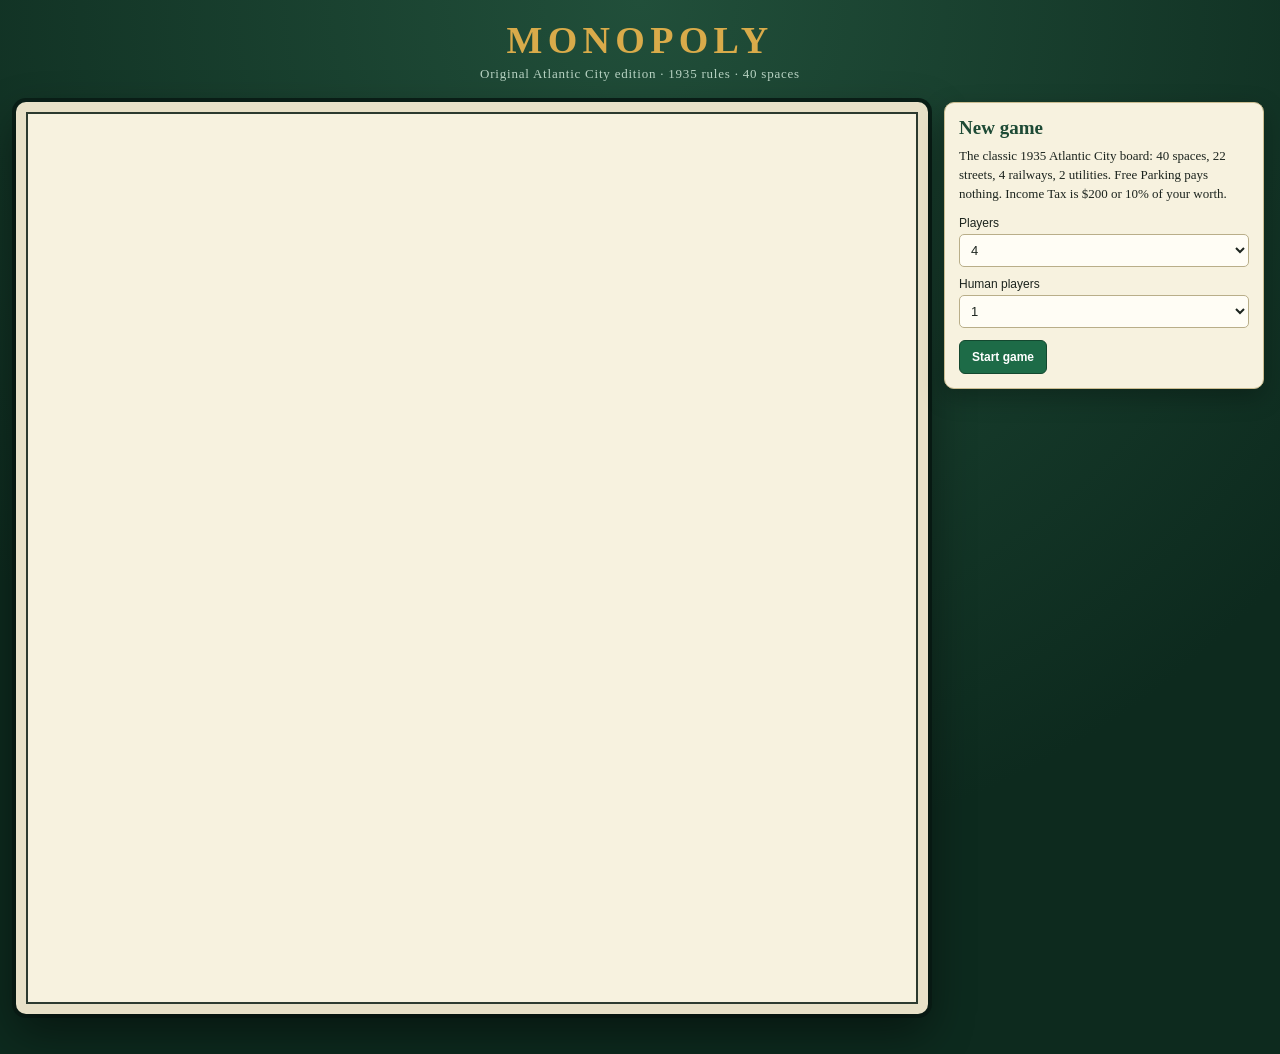
==== index.html @ 53d45e34 "Add classic Monopoly browser game" ====
<!doctype html>
<html lang="en">
<head>
<meta charset="utf-8">
<meta name="viewport" content="width=device-width,initial-scale=1">
<title>Monopoly — Original Atlantic City Edition</title>
<style>
  :root{--ink:#1c241e;--paper:#f7f2df;--green:#12412f;--gold:#d9ab4a}
  *{box-sizing:border-box}
  body{margin:0;background:radial-gradient(circle at 50% 0,#214f3a,#0d2a1e 70%);color:#f4f1e6;font-family:Georgia,'Times New Roman',serif;min-height:100vh}
  header{text-align:center;padding:18px 12px 8px}
  header h1{margin:0;font-size:clamp(24px,4vw,38px);letter-spacing:.14em;color:var(--gold);text-transform:uppercase}
  header p{margin:4px 0 0;font-size:13px;color:#b9d4c4;letter-spacing:.06em}
  .layout{display:grid;grid-template-columns:minmax(0,1fr) 320px;gap:16px;max-width:1380px;margin:0 auto;padding:12px 16px 40px;align-items:start}
  .board-wrap{background:#e8e1c8;padding:10px;border-radius:10px;box-shadow:0 18px 45px #0007,0 0 0 4px #0a2018}
  .board{display:grid;grid-template-columns:repeat(11,1fr);grid-template-rows:repeat(11,1fr);width:100%;aspect-ratio:1;background:var(--paper);border:2px solid #2c3a2f;position:relative;overflow:hidden}
  .tile{position:relative;background:#fbf8ea;border:.5px solid #0002;overflow:hidden;padding:3px 2px;display:flex;flex-direction:column;align-items:center;justify-content:flex-end;text-align:center;color:var(--ink);font-family:Arial,Helvetica,sans-serif;line-height:1.05;min-width:0;min-height:0}
  .tile.corner{background:#f0e9cf;justify-content:center;gap:3px}
  .tile .bar{position:absolute;background:#888;z-index:0}
  .bar-bottom .bar{bottom:0;left:0;right:0;height:22%}
  .bar-top .bar{top:0;left:0;right:0;height:22%}
  .bar-left .bar{left:0;top:0;bottom:0;width:22%}
  .bar-right .bar{right:0;top:0;bottom:0;width:22%}
  .tile .nm{position:relative;z-index:1;font-size:clamp(5px,.72vw,10px);font-weight:700;letter-spacing:-.02em;margin-bottom:2px;word-break:break-word}
  .tile .pr,.tile .sub{position:relative;z-index:1;font-size:clamp(5px,.62vw,9px);color:#3d463d}
  .tile .icon{font-size:clamp(12px,1.6vw,24px);line-height:1;z-index:1}
  .tile .arrow{font-size:clamp(12px,1.6vw,22px);color:#b3372d;transform:rotate(90deg);z-index:1}
  .tile.mortgaged{opacity:.55}
  .tile.mortgaged::after{content:'MORTGAGED';position:absolute;inset:0;display:grid;place-items:center;font-size:7px;font-weight:800;color:#a22;background:#fff9;z-index:3}
  .owner-dot{position:absolute;top:2px;left:50%;transform:translateX(-50%);width:9px;height:9px;border-radius:50%;border:1px solid #0008;z-index:2}
  .houses{position:absolute;bottom:2px;right:2px;display:flex;gap:1px;z-index:2}
  .houses i{width:4px;height:7px;background:#2c8f4e;border:1px solid #14512a;display:block}
  .houses i.hotel{background:#c0392b;border-color:#7d2018;width:6px;height:9px}
  .tokens{position:absolute;inset:0;display:flex;flex-wrap:wrap;align-content:flex-start;justify-content:center;gap:0;z-index:4;pointer-events:none}
  .tk{font-size:clamp(9px,1.25vw,17px);line-height:1;text-shadow:0 1px 2px #fff,0 0 3px #fff;filter:drop-shadow(0 1px 1px #0006)}
  .center{grid-row:2/11;grid-column:2/11;background:#dcead6;border:3px double #8aa587;display:flex;flex-direction:column;align-items:center;justify-content:center;gap:8px;text-align:center;padding:8px;position:relative}
  .logo{font-size:clamp(18px,3vw,38px);font-weight:900;letter-spacing:.08em;color:#a93a2b;line-height:.95;text-shadow:1px 1px 0 #fff}
  .logo small{display:block;font-size:clamp(6px,.8vw,11px);letter-spacing:.35em;color:#2f6349;margin-top:5px}
  .msg{font-family:Arial,sans-serif;font-size:clamp(8px,1.05vw,14px);color:#244a37;min-height:2.4em;max-width:90%}
  .dice{font-size:clamp(26px,4.5vw,58px);display:flex;gap:12px;line-height:1;color:#162a20}
  .dice .rolling{animation:shake .12s infinite alternate}
  @keyframes shake{from{transform:rotate(-12deg) scale(.94)}to{transform:rotate(12deg) scale(1.05)}}
  .turn{font-family:Arial,sans-serif;font-size:clamp(8px,1vw,13px);font-weight:700;color:#173f2e}
  .hint{font-family:Arial,sans-serif;font-size:clamp(7px,.9vw,11px);color:#4a6b57}
  aside{display:flex;flex-direction:column;gap:12px}
  .card{display:none;background:#f7f2df;color:var(--ink);border-radius:10px;padding:14px;box-shadow:0 8px 24px #0004;border:1px solid #cbbd91}
  .card h2{margin:0 0 8px;font-size:19px;color:#1d4a35}
  .card h3{margin:0 0 8px;font-size:13px;letter-spacing:.1em;text-transform:uppercase;color:#6b5c35}
  .card p{font-size:13px;line-height:1.45;margin:0 0 10px}
  .opts{display:grid;gap:10px;margin:12px 0}
  label{font-family:Arial,sans-serif;font-size:12px;display:grid;gap:4px}
  select,input{font-family:Arial,sans-serif;font-size:13px;padding:7px;border:1px solid #b9ae89;border-radius:5px;background:#fffdf5;color:var(--ink);min-width:0}
  .btns{display:flex;flex-wrap:wrap;gap:7px}
  button{font-family:Arial,sans-serif;font-size:12px;font-weight:700;padding:9px 12px;border:1px solid #a99a71;border-radius:6px;background:#fffdf3;color:#23352a;cursor:pointer}
  button:hover:not(:disabled){background:#e9e2c6}
  button:disabled{opacity:.42;cursor:not-allowed}
  button.primary{background:#1d6b47;border-color:#13482f;color:#fff}
  button.primary:hover:not(:disabled){background:#238459}
  #players{display:grid;gap:6px}
  .p-row{display:flex;align-items:center;gap:8px;border:1px solid #d6cbab;border-radius:7px;padding:7px 8px;background:#fffdf4;font-family:Arial,sans-serif;font-size:12px}
  .p-row.active{border-color:#1d6b47;background:#e6f3e7;box-shadow:0 0 0 1px #1d6b47 inset}
  .p-row.bankrupt{opacity:.45;text-decoration:line-through}
  .p-row .sw{width:11px;height:11px;border-radius:3px;flex:none}
  .p-row .nm{font-weight:700}
  .p-row .meta{font-size:10px;color:#6a6f5f;display:block}
  .p-row .cash{margin-left:auto;font-weight:800;white-space:nowrap}
  #log{font-family:Arial,sans-serif;font-size:11px;line-height:1.42;max-height:220px;overflow:auto;display:grid;gap:3px;color:#3a4438}
  #log .hi{font-weight:700;color:#1c6746}
  .overlay{display:none;position:fixed;inset:0;background:#071a12c9;z-index:50;align-items:center;justify-content:center;padding:16px;backdrop-filter:blur(3px)}
  .overlay.show{display:flex}
  .dialog{width:min(520px,100%);max-height:90vh;overflow:auto;background:#fbf7e8;color:var(--ink);border:3px solid #bca66e;border-radius:10px;padding:20px;box-shadow:0 24px 60px #0009}
  .banner{font-size:19px;font-weight:800;color:#a93a2b;border-bottom:2px solid #d8c99a;padding-bottom:9px;margin-bottom:12px}
  .dialog p{font-family:Arial,sans-serif;font-size:14px;line-height:1.5}
  .grid2{display:grid;grid-template-columns:1fr 1fr;gap:10px;margin-bottom:14px}
  #winner{text-align:center}
  #winnerText{font-size:32px;color:var(--gold);margin:8px 0}
  #winnerSub{font-family:Arial,sans-serif;font-size:14px;color:#d7e7db;margin-bottom:18px}
  @media(max-width:950px){.layout{grid-template-columns:1fr}aside{display:grid;grid-template-columns:repeat(auto-fit,minmax(240px,1fr))}#log{max-height:160px}}
  @media(max-width:480px){.tile .nm{font-size:5px}.tile .pr,.tile .sub{font-size:5px}.board-wrap{padding:5px}.grid2{grid-template-columns:1fr}}
</style>
</head>
<body>
<header>
  <h1>Monopoly</h1>
  <p>Original Atlantic City edition · 1935 rules · 40 spaces</p>
</header>
<div class="layout">
  <div class="board-wrap"><div class="board" id="board"></div></div>
  <aside>
    <div class="card" id="setup" style="display:block"></div>
    <div class="card" id="gameCards" style="display:none"><h3>Now playing</h3><div id="players"></div></div>
    <div class="card" id="playersCard" style="display:none"><h3>Manage</h3><p style="font-size:12px">Use the Manage panel at the end of your turn to buy houses, mortgage property and trade.</p><button id="helpBtn" type="button">Classic rules</button></div>
    <div class="card" id="logCard" style="display:none"><h3>Game log</h3><div id="log"></div></div>
  </aside>
</div>
<div class="overlay" id="modal"></div>
<div class="overlay" id="winner"><div class="dialog"><div class="banner">Game over</div><div id="winnerText"></div><div id="winnerSub"></div><div class="btns"><button class="primary" onclick="location.reload()">Play again</button></div></div></div>
<script src="game.js"></script>
</body>
</html>
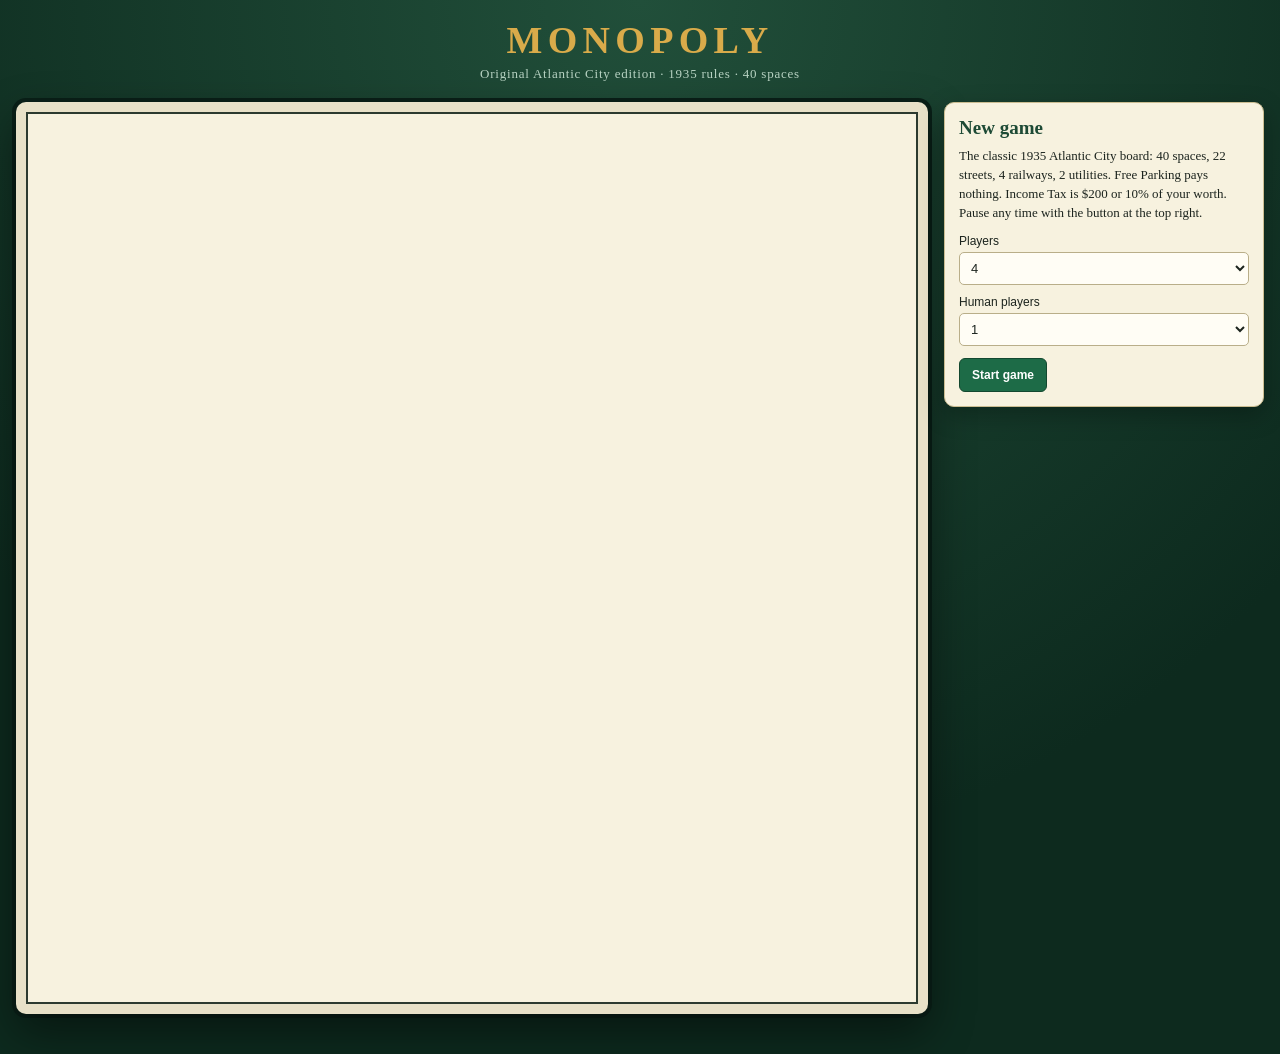
==== commit d7debc01: "Split game into index.html + game.js, add styles.css, add Vercel config" ====
--- a/index.html
+++ b/index.html
@@ -38,12 +38,18 @@
   .logo small{display:block;font-size:clamp(6px,.8vw,11px);letter-spacing:.35em;color:#2f6349;margin-top:5px}
   .msg{font-family:Arial,sans-serif;font-size:clamp(8px,1.05vw,14px);color:#244a37;min-height:2.4em;max-width:90%}
   .dice{font-size:clamp(26px,4.5vw,58px);display:flex;gap:12px;line-height:1;color:#162a20}
-  .dice .rolling{animation:shake .12s infinite alternate}
-  @keyframes shake{from{transform:rotate(-12deg) scale(.94)}to{transform:rotate(12deg) scale(1.05)}}
+  .dice span{display:inline-block;transition:transform .15s ease}
+  .dice .rolling{animation:shake .11s infinite alternate;filter:blur(.4px)}
+  .dice .revealed{animation:dicePop .5s cubic-bezier(.2,1.6,.4,1)}
+  @keyframes shake{from{transform:rotate(-16deg) scale(.9) translateY(-2px)}to{transform:rotate(16deg) scale(1.06) translateY(1px)}}
+  @keyframes dicePop{0%{transform:rotate(-18deg) scale(.6);opacity:.4}60%{transform:rotate(8deg) scale(1.12);opacity:1}100%{transform:rotate(0) scale(1)}}
+  #diceInfo{font-family:Arial,sans-serif;font-size:clamp(10px,1.2vw,15px);font-weight:700;color:#1d4a35;min-height:1.2em;padding:2px 10px;border-radius:99px;background:#ffffffb8;border:1px solid #b9cdb9;opacity:0;transition:opacity .2s}
+  #diceInfo:not(:empty){opacity:1}
   .turn{font-family:Arial,sans-serif;font-size:clamp(8px,1vw,13px);font-weight:700;color:#173f2e}
   .hint{font-family:Arial,sans-serif;font-size:clamp(7px,.9vw,11px);color:#4a6b57}
   aside{display:flex;flex-direction:column;gap:12px}
   .card{display:none;background:#f7f2df;color:var(--ink);border-radius:10px;padding:14px;box-shadow:0 8px 24px #0004;border:1px solid #cbbd91}
+  .card.show{display:block}
   .card h2{margin:0 0 8px;font-size:19px;color:#1d4a35}
   .card h3{margin:0 0 8px;font-size:13px;letter-spacing:.1em;text-transform:uppercase;color:#6b5c35}
   .card p{font-size:13px;line-height:1.45;margin:0 0 10px}
@@ -66,21 +72,25 @@
   .p-row .cash{margin-left:auto;font-weight:800;white-space:nowrap}
   #log{font-family:Arial,sans-serif;font-size:11px;line-height:1.42;max-height:220px;overflow:auto;display:grid;gap:3px;color:#3a4438}
   #log .hi{font-weight:700;color:#1c6746}
+  #panel .panel-title{font-size:15px;font-weight:800;color:#1d4a35;margin-bottom:4px}
+  #panel .panel-msg{font-family:Arial,sans-serif;font-size:12px;line-height:1.45;color:#3a4438;margin-bottom:10px}
+  #panel .opts{margin:0}
+  #panel .event{background:#fffdf0;border:1px dashed #bca66e;border-radius:7px;padding:10px;font-family:Georgia,serif;font-size:13px;line-height:1.45}
+  #panel .event b{display:block;color:#a93a2b;margin-bottom:4px}
+  #pauseBtn{float:right;background:#fffdf3}
   .overlay{display:none;position:fixed;inset:0;background:#071a12c9;z-index:50;align-items:center;justify-content:center;padding:16px;backdrop-filter:blur(3px)}
   .overlay.show{display:flex}
   .dialog{width:min(520px,100%);max-height:90vh;overflow:auto;background:#fbf7e8;color:var(--ink);border:3px solid #bca66e;border-radius:10px;padding:20px;box-shadow:0 24px 60px #0009}
   .banner{font-size:19px;font-weight:800;color:#a93a2b;border-bottom:2px solid #d8c99a;padding-bottom:9px;margin-bottom:12px}
   .dialog p{font-family:Arial,sans-serif;font-size:14px;line-height:1.5}
   .grid2{display:grid;grid-template-columns:1fr 1fr;gap:10px;margin-bottom:14px}
-  #winner{text-align:center}
-  #winnerText{font-size:32px;color:var(--gold);margin:8px 0}
-  #winnerSub{font-family:Arial,sans-serif;font-size:14px;color:#d7e7db;margin-bottom:18px}
   @media(max-width:950px){.layout{grid-template-columns:1fr}aside{display:grid;grid-template-columns:repeat(auto-fit,minmax(240px,1fr))}#log{max-height:160px}}
   @media(max-width:480px){.tile .nm{font-size:5px}.tile .pr,.tile .sub{font-size:5px}.board-wrap{padding:5px}.grid2{grid-template-columns:1fr}}
 </style>
 </head>
 <body>
 <header>
+  <button id="pauseBtn" type="button" style="display:none">⏸ Pause</button>
   <h1>Monopoly</h1>
   <p>Original Atlantic City edition · 1935 rules · 40 spaces</p>
 </header>
@@ -88,13 +98,20 @@
   <div class="board-wrap"><div class="board" id="board"></div></div>
   <aside>
     <div class="card" id="setup" style="display:block"></div>
+    <div class="card" id="panel"></div>
     <div class="card" id="gameCards" style="display:none"><h3>Now playing</h3><div id="players"></div></div>
     <div class="card" id="playersCard" style="display:none"><h3>Manage</h3><p style="font-size:12px">Use the Manage panel at the end of your turn to buy houses, mortgage property and trade.</p><button id="helpBtn" type="button">Classic rules</button></div>
     <div class="card" id="logCard" style="display:none"><h3>Game log</h3><div id="log"></div></div>
   </aside>
 </div>
-<div class="overlay" id="modal"></div>
-<div class="overlay" id="winner"><div class="dialog"><div class="banner">Game over</div><div id="winnerText"></div><div id="winnerSub"></div><div class="btns"><button class="primary" onclick="location.reload()">Play again</button></div></div></div>
+<div class="overlay" id="pauseOverlay"><div class="dialog">
+  <div class="banner">Game paused</div>
+  <p>Take your time. The board is right where you left it.</p>
+  <details id="rulesBox"><summary style="cursor:pointer;font-weight:700">Classic rules</summary>
+    <p style="font-size:12px">Roll two dice and move. Doubles earn another roll; three in a row sends you to Jail. Buy unowned property or send it to auction. Pay rent when you land on someone else's property. Complete a colour set to build houses and hotels. Pass GO to collect $200. Mortgages raise cash at half the price. Bankruptcy transfers your assets to your creditor; last player standing wins.</p>
+  </details>
+  <div class="btns" style="margin-top:14px"><button class="primary" id="pauseResumeBtn" type="button">Resume game</button><button id="pauseRestartBtn" type="button">New game</button></div>
+</div></div>
 <script src="game.js"></script>
 </body>
 </html>
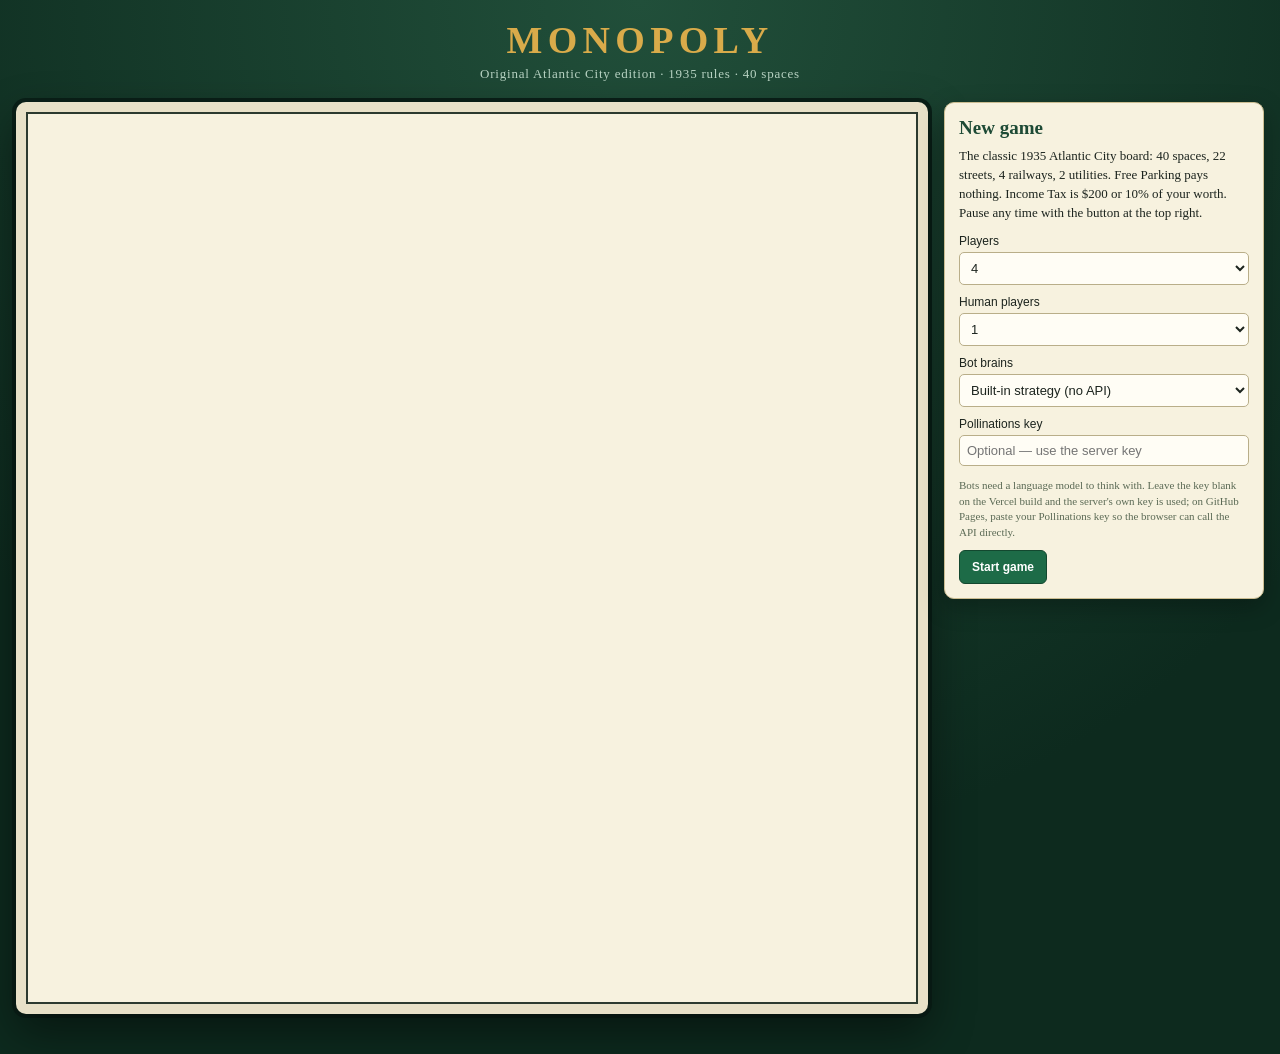
==== commit c7fff0b3: "Add AI bot players driven by Pollinations models - Bot brains: GLM 5.3 Flash, DeepSeek V4.1 Flash, G" ====
--- a/index.html
+++ b/index.html
@@ -72,7 +72,10 @@
   .p-row .cash{margin-left:auto;font-weight:800;white-space:nowrap}
   #log{font-family:Arial,sans-serif;font-size:11px;line-height:1.42;max-height:220px;overflow:auto;display:grid;gap:3px;color:#3a4438}
   #log .hi{font-weight:700;color:#1c6746}
-  #panel .panel-title{font-size:15px;font-weight:800;color:#1d4a35;margin-bottom:4px}
+  #panel .panel-title{font-size:15px;font-weight:800;color:#1d4a35;margin-bottom:4px}#panel .panel-title.thinking{display:inline-flex;align-items:center;gap:9px}
+  #panel .panel-title.thinking::before{content:'';width:13px;height:13px;flex:none;border:2px solid #1d6b47;border-top-color:transparent;border-radius:50%;animation:spin .7s linear infinite}
+  @keyframes spin{to{transform:rotate(360deg)}}
+  .p-row .cpu{font-size:10px;color:#5c6f60}
   #panel .panel-msg{font-family:Arial,sans-serif;font-size:12px;line-height:1.45;color:#3a4438;margin-bottom:10px}
   #panel .opts{margin:0}
   #panel .event{background:#fffdf0;border:1px dashed #bca66e;border-radius:7px;padding:10px;font-family:Georgia,serif;font-size:13px;line-height:1.45}
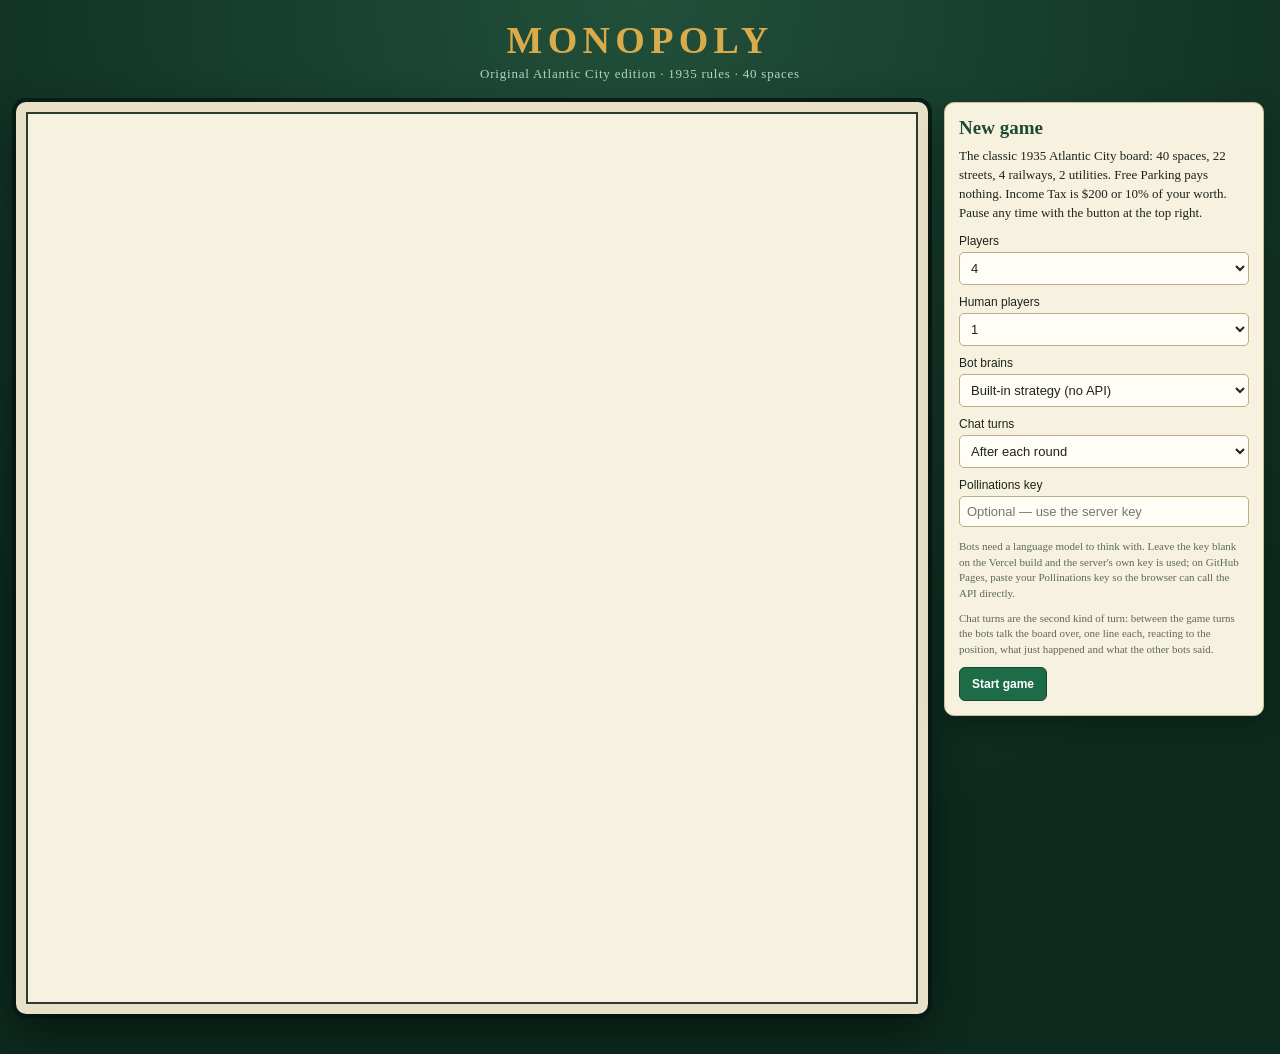
==== commit 9b4265f7: "Add chat turns: the bots talk the board over between game turns The game now plays two kinds of turn" ====
--- a/index.html
+++ b/index.html
@@ -72,6 +72,7 @@
   .p-row .cash{margin-left:auto;font-weight:800;white-space:nowrap}
   #log{font-family:Arial,sans-serif;font-size:11px;line-height:1.42;max-height:220px;overflow:auto;display:grid;gap:3px;color:#3a4438}
   #log .hi{font-weight:700;color:#1c6746}
+  #log .chat{font-style:italic;color:#4b3f63;border-left:2px solid #c0aede;padding-left:6px;margin-top:2px}
   #panel .panel-title{font-size:15px;font-weight:800;color:#1d4a35;margin-bottom:4px}#panel .panel-title.thinking{display:inline-flex;align-items:center;gap:9px}
   #panel .panel-title.thinking::before{content:'';width:13px;height:13px;flex:none;border:2px solid #1d6b47;border-top-color:transparent;border-radius:50%;animation:spin .7s linear infinite}
   @keyframes spin{to{transform:rotate(360deg)}}
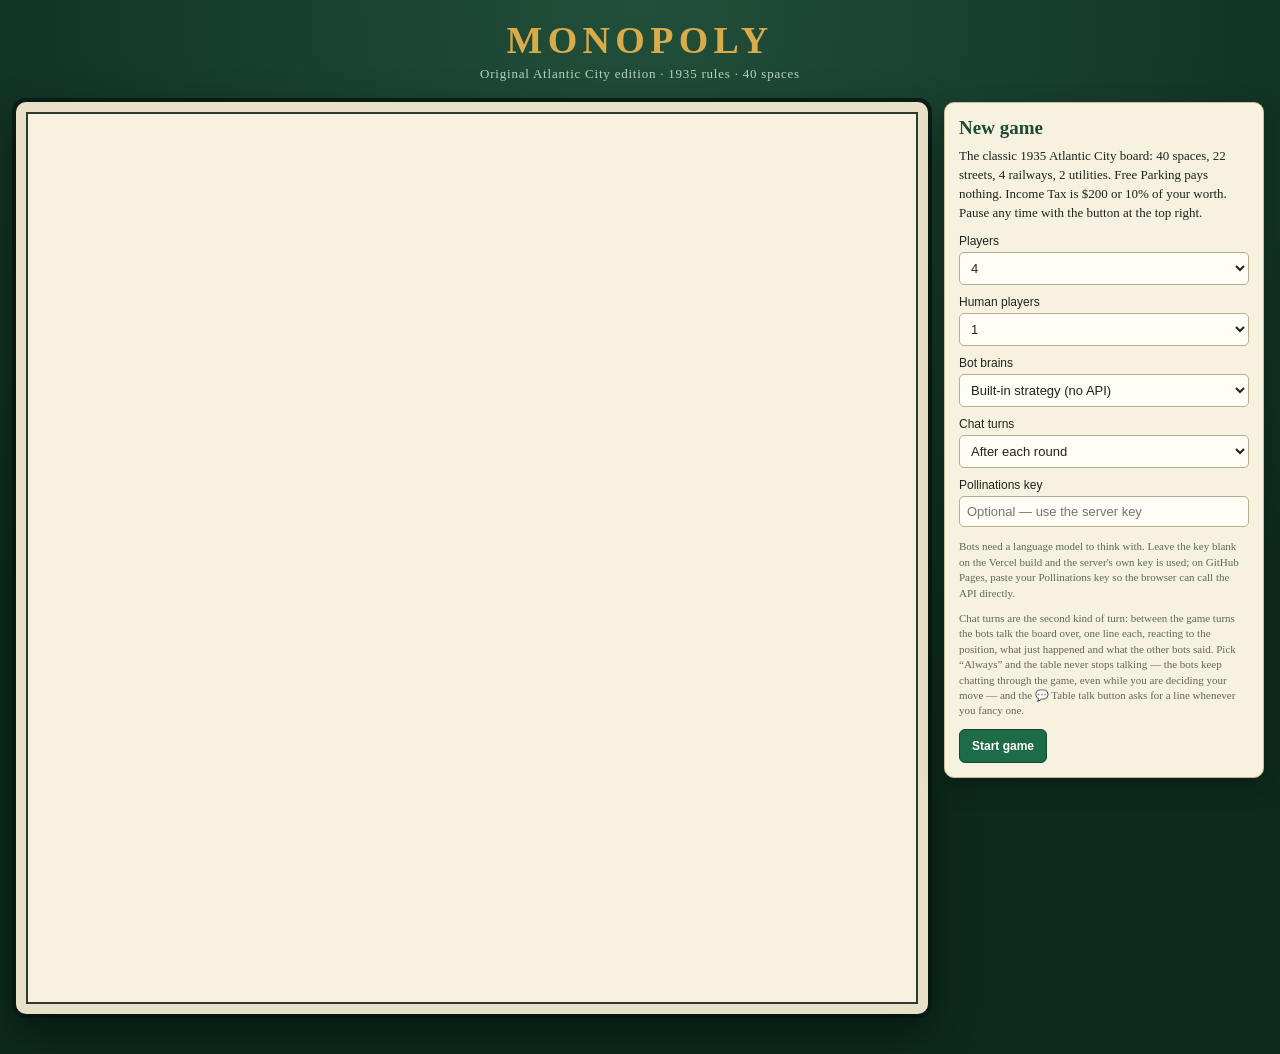
==== commit 7cb209ae: "Let the table keep talking: chat on your turn, on demand, in seat order" ====
--- a/index.html
+++ b/index.html
@@ -81,7 +81,8 @@
   #panel .opts{margin:0}
   #panel .event{background:#fffdf0;border:1px dashed #bca66e;border-radius:7px;padding:10px;font-family:Georgia,serif;font-size:13px;line-height:1.45}
   #panel .event b{display:block;color:#a93a2b;margin-bottom:4px}
-  #pauseBtn{float:right;background:#fffdf3}
+  #talkBtn{float:right;background:#fffdf3;margin-right:8px}
+  #pauseBtn{float:right;background:#fffdf3}  #pauseBtn{float:right;background:#fffdf3}
   .overlay{display:none;position:fixed;inset:0;background:#071a12c9;z-index:50;align-items:center;justify-content:center;padding:16px;backdrop-filter:blur(3px)}
   .overlay.show{display:flex}
   .dialog{width:min(520px,100%);max-height:90vh;overflow:auto;background:#fbf7e8;color:var(--ink);border:3px solid #bca66e;border-radius:10px;padding:20px;box-shadow:0 24px 60px #0009}
@@ -94,6 +95,7 @@
 </head>
 <body>
 <header>
+  <button id="talkBtn" type="button" style="display:none">💬 Table talk</button>
   <button id="pauseBtn" type="button" style="display:none">⏸ Pause</button>
   <h1>Monopoly</h1>
   <p>Original Atlantic City edition · 1935 rules · 40 spaces</p>
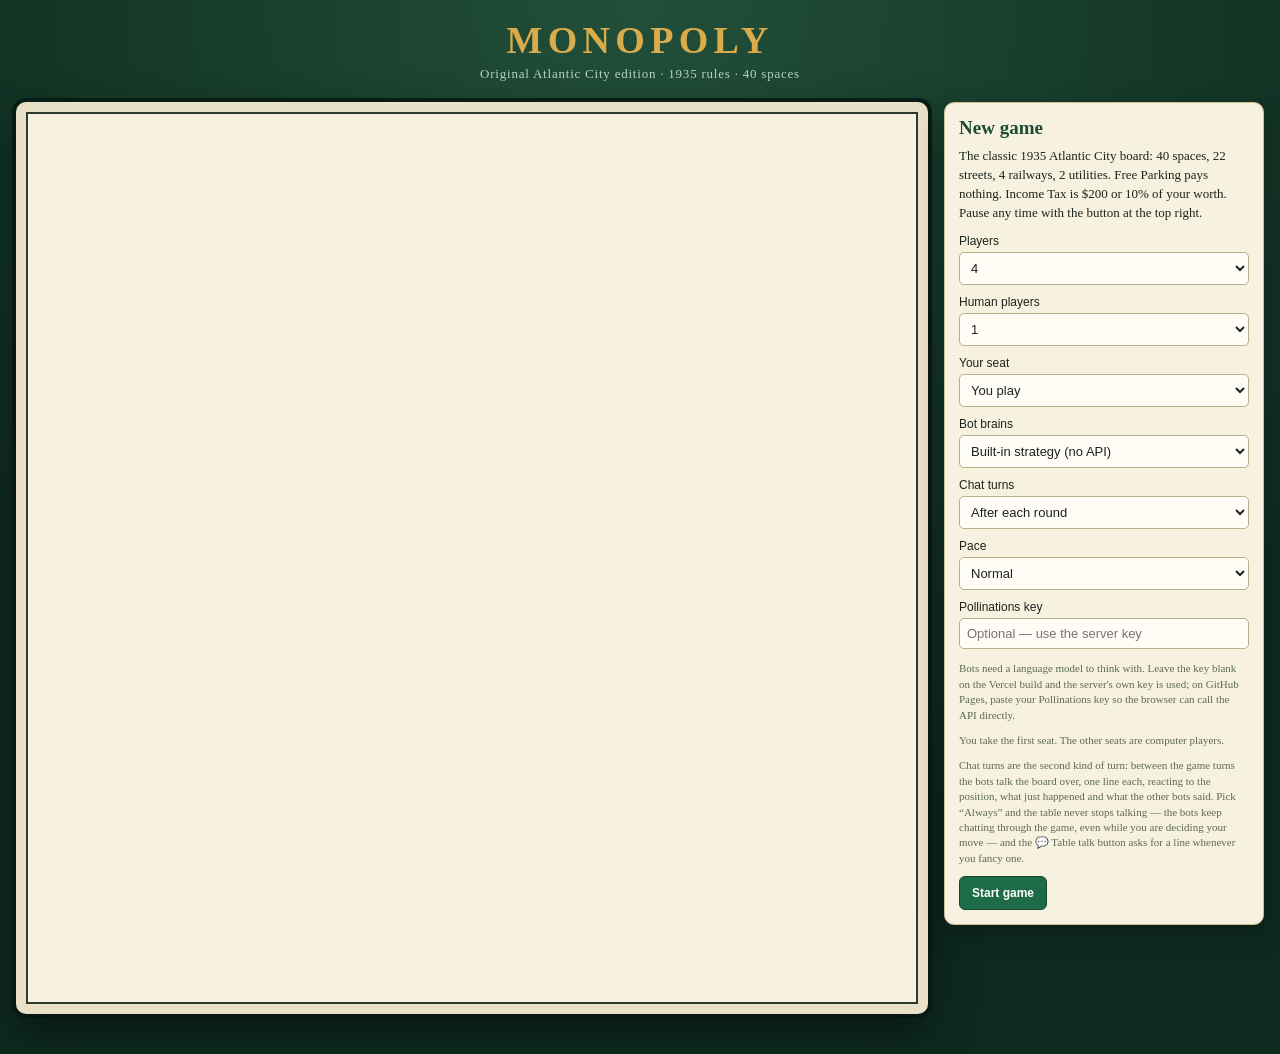
==== commit 4f0854f4: "Add an AI seat: hand the table over to MiniMax M3.1 Flash and watch it play" ====
--- a/index.html
+++ b/index.html
@@ -106,7 +106,7 @@
     <div class="card" id="setup" style="display:block"></div>
     <div class="card" id="panel"></div>
     <div class="card" id="gameCards" style="display:none"><h3>Now playing</h3><div id="players"></div></div>
-    <div class="card" id="playersCard" style="display:none"><h3>Manage</h3><p style="font-size:12px">Use the Manage panel at the end of your turn to buy houses, mortgage property and trade.</p><button id="helpBtn" type="button">Classic rules</button></div>
+    <div class="card" id="playersCard" style="display:none"><h3>Manage</h3><p id="manageHint" style="font-size:12px">Use the Manage panel at the end of your turn to buy houses, mortgage property and trade.</p><button id="helpBtn" type="button">Classic rules</button></div>
     <div class="card" id="logCard" style="display:none"><h3>Game log</h3><div id="log"></div></div>
   </aside>
 </div>
